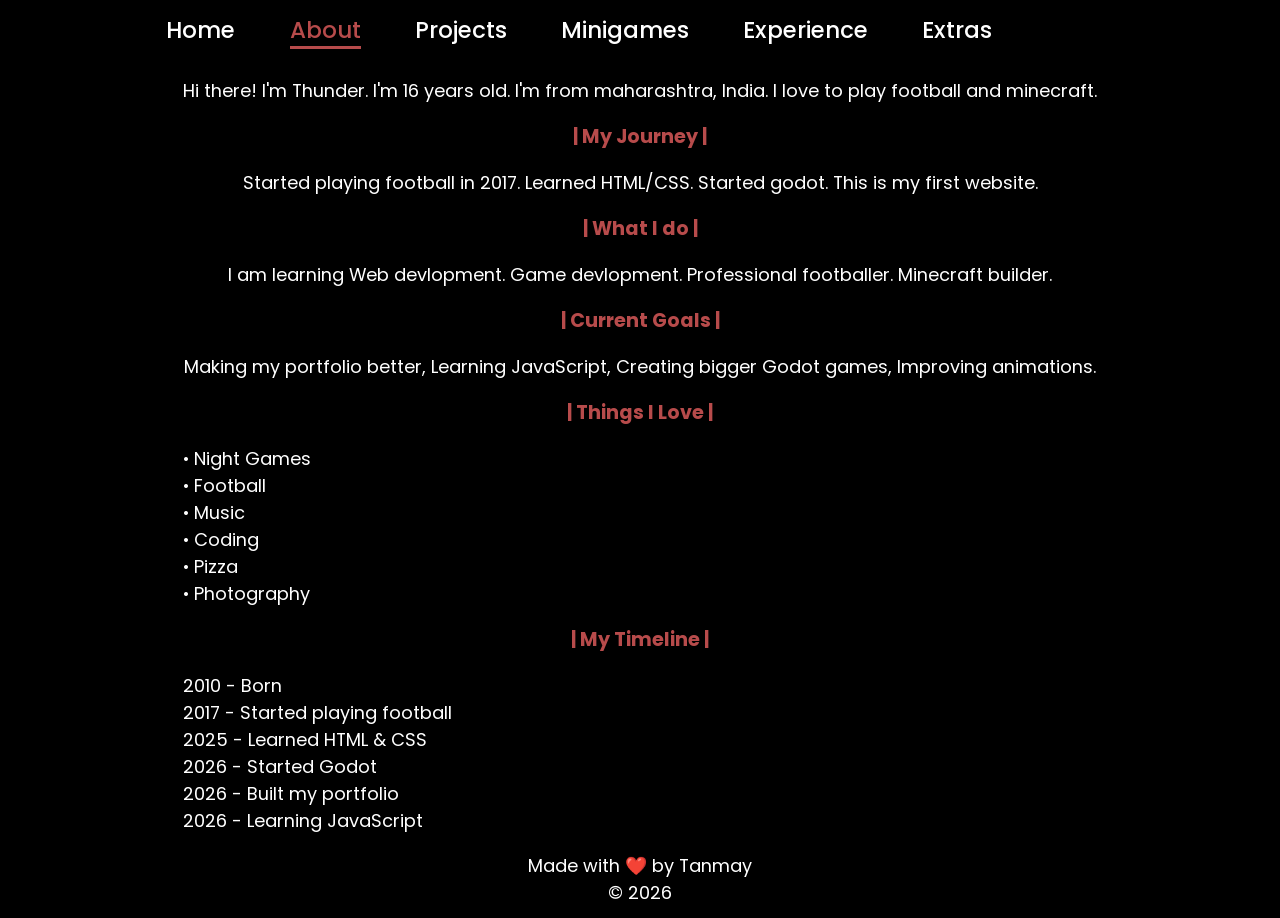
==== about.html @ 8792e48a "fixed DAMN phone mode" ====
<!doctype html>
<html lang="en">
  <head>
    <meta charset="UTF-8" />
    <meta name="viewport" content="width=device-width, initial-scale=1.0" />
    <link
      rel="stylesheet"
      href="https://cdnjs.cloudflare.com/ajax/libs/font-awesome/6.5.2/css/all.min.css"
    />
    <link rel="stylesheet" href="style.css" />
    <title>About</title>
  </head>
  <body>
    <header>
            <i class="fa-solid fa-bars menu-icon" id="menu-icon"></i>

      <nav  >
        <a href="index.html">Home</a>
        <a href="about.html" class="active">About</a>
        <a href="projects.html">Projects</a>
        <a href="minigames.html">Minigames</a>
        <a href="experience.html">Experience</a>
        <a href="extras.html">Extras</a>
      </nav>

      



    </header>  <br> 
    <section class="home">
      <div class="home-content"> 
        <h2   style="text-align: center; color: #b74b4b;">| Who am i |</h2> <br>
        
        <p  > 
          Hi there! I'm Thunder. I'm 16 years old. I'm from maharashtra, India. I love to play football and minecraft.
        </p>  <br> 

        <h2   style="text-align: center; color: #b74b4b;">| My Journey |</h2> <br>

        <p  >
          Started playing football in 2017. Learned HTML/CSS. Started godot. This is my first website.
        </p>  <br> 

        <h2   style="text-align: center; color: #b74b4b;">| What I do |</h2> <br>

        <p  >
          I am learning Web devlopment. Game devlopment. Professional footballer. Minecraft builder.
        </p>   <br> 

                <h2   style="text-align: center; color: #b74b4b;">| Current Goals |</h2> <br>


        <p  >
          Making my portfolio better, Learning JavaScript, Creating bigger Godot games, Improving animations.
        </p>  <br> 

                <h2   style="text-align: center; color: #b74b4b;">| Things I Love |</h2> <br>
        <p   style="text-align: left;">
• Night Games <br>
• Football <br>
• Music <br>
• Coding <br>
• Pizza <br>
• Photography <br>
        </p>  <br> 

                <h2   style="text-align: center; color: #b74b4b;">| My Timeline |</h2> <br>
        <p   style="text-align: left;">
2010 - Born <br>
2017 - Started playing football <br>
2025 - Learned HTML & CSS <br>
2026 - Started Godot <br>
2026 - Built my portfolio <br>
2026 - Learning JavaScript <br>
        </p>  <br> 


        <p color="red">
          Made with ❤️ by Tanmay <br>
          © 2026
        </p>
    </section>
    <script src="script.js"></script>
  </body>
</html>
---- style.css ----
@import url(https://fonts.googleapis.com/css2?family=Poppins:wght@100;200;300;400;500;600&display=swap%27);



html, body {
  overflow-y: auto;
  p {
  text-align: center;
}
}

html {
  scroll-behavior: smooth;
}

header{
    position:fixed;
    top:0;
    left:0;
    width:100%;
    padding:1rem 9%;
    z-index:1000;
}


*{
    margin: 0;
    padding: 0;
    box-sizing: border-box;
    text-decoration: none;
    border: none;
    outline: none;
    font-family: 'Poppins',sans-serif;
}

html{
    font-size: 80%;
}

body{
    width: 100%;
    height: 100vh;
    overflow-x: hidden;
    background-color: black;
    color: white;
    h2 {
    text-align: center;
}

}

header{
    margin-top: 0;
    position: fixed;
    top: 0;
    left: 0;
    width: 100%;
    padding: 1rem 9%;
    background-color: black;
    filter: drop-shadow(10px);
    display: flex;
    justify-content: space-between;
    align-items: center;
    z-index:1000;
}

.menu-icon{
    font-size: 3rem;
    color: white;
    cursor: pointer;
    display: none;
}

.logo{
    font-size: 3rem;
    color: #b74b4b;
    font-weight: 800;
    cursor: pointer;
    transition: 0.5s ease;
}

.logo:hover{
    transform: scale(1.1);
}

nav a{
    font-size: 1.8rem;
    color: white;
    margin-left: 4rem;
    font-weight: 500;
    transition: 0.3s ease;
    border-bottom: 3px solid transparent;
}
nav a:hover,
nav a.active{
    color: #b74b4b;
    border-bottom: 3px solid #b74b4b;
}


@media(max-width:995px){

    .menu-icon{
        display:block;
    }

    nav{
    display:none;
    position:absolute;
    top:100%;
    right:0;
    width:300px;
    background:rgba(22,22,22,0.8);
    backdrop-filter: blur(10px);
    border-left:3px solid #b74b4b;
    border-bottom:3px solid #b74b4b;
    border-bottom-left-radius:2rem;
    padding:2rem;
    }

    nav.active{
        display:block;
    }

    nav a{
        display:block;
        margin:2.5rem 0;
        font-size:2.5rem;
    }
}


section{
    min-height:100vh;
    padding:0 9%;
}

.home{
    display:flex;
    justify-content:center;
    align-items:center;
    gap:8rem;
    background:black;
}

.home .home-content h1{
    font-size: 6rem;
    font-weight: 700;
    line-height: 1.3;
}

span{
    color: #b74b4b;
}

.home-content h3{
    font-size: 4rem;
    margin-bottom: 1rem;
    font-weight: 700;
}

.home-content p{
    font-size: 1.4rem;
}

.home-img{
    border-radius: 50%;
}


.home-content{
    text-align: center;
}

.home-img img{
    position: relative;
    width: 32vw;
    border-radius: 50%;
    box-shadow: 0 0 25px solid #b74b4b;
    cursor: pointer;
    transition: 0.2 linear;
}

.home-img img:hover{
    font-size: 1.8rem;
    font-weight: 500;
}

.social-icons a{
    display: inline-flex;
    justify-content: center;
    align-items: center;
    width: 4rem;
    height: 4rem;
    background-color: transparent;
    border: 0.2rem solid #b74b4b;
    font-size: 2rem;
    border-radius: 50%;
    margin: 3rem 1.5rem 3rem 0;
    transition: 0.3s ease;
    color: white;
}

.social-icons a:hover{
    color: black;
    transform: scale(1.3) translate(-5px);
    background-color: #b74b4b;
    box-shadow: 0 0 25px #b74b4b;
}

.btn{
    display: inline-block;
    padding: 1rem 2.8rem;
    background-color: black;
    border-radius: 4rem;
    font-size: 1.6rem;
    color: #b74b4b;
    letter-spacing: 0.3rem;
    font-weight: 600;
    border: 2px solid #b74b4b;
    transition: 0.3s ease;
    cursor: pointer;
}

.btn:hover{
    transform: scale3d(1.3);
    background-color: #b74b4b;
    color: black;
    box-shadow: 0 0 25px #b74b4b;
}

.typing-text{
    font-size: 34px;
    font-weight: 600;
    min-width: 280px;
}

.typing-text span{
    position: relative;
}

.typing-text span::before{
    content: "Hackcluber";
    color: #b74b4b;
    animation: words 20s infinite;
}

.typing-text span::after{
    content: "";
    background-color: black;
    position: absolute;
    width: calc(100% + 8px);
    height: 100%;
    border-left: 3px solid black;
    right: -8;
    animation: cursor 0.6s infinite;
}

@keyframes cursor{
    to{
        border-left: 3px solid #b74b4b;
    }
}


@media (max-width: 995px){
    .home{
    flex-direction: column;
    gap: 3rem;
    margin: 8rem 2rem 2rem;
    text-align: center;
    }
}   

@media (max-width: 995px){
    .home{
        flex-direction: column;
        margin: 5rem 4rem;
    }

    .home .home-content h3{
        font-size: 2.5rem;
    }

    .home-content h1{
        font-size: 5rem;
    }

    .home-img img{
        width: 80%;
        max-width: 300px;
        margin-top: 2rem;
}
}






@media (max-width: 768px) {

    .container {
        flex-direction: column;
    }

    h1 {
        font-size: 32px;
    }

}








* {
    margin: 0;
    padding: 0;
    box-sizing: border-box;
    font-family: "Poppins", sans-serif;
}



header h4 {
    position: absolute;
    left: 10%;
    bottom: 1rem;
    font-size: 1.6rem;
}

/* Splash screen */

.intro {
    position: fixed;
    z-index: 9999;
    left: 0;
    top: 0;
    width: 100%;
    height: 100vh;
    background-color: #161616;
    transition: 1s;
}

.logo-header {
    position: absolute;
    top: 40%;
    left: 50%;
    transform: translate(-50%, -50%);
    color: #ffffff;
}

.logo {
    position: relative;
    display: inline-block;
    bottom: -20px;
    opacity: 0;
}

.logo.active {
    bottom: 0;
    opacity: 1;
    transition: ease-in-out 0.5s;
}

.logo.fade {
    bottom: 150px;
    opacity: 0;
    transition: ease-in-out 0.5s;
}





body {
    transition: transform 0.5s ease, opacity 0.5s ease;
}

body.slide-out {
    transform: translateX(-100%);
    opacity: 0;
}

.menu-icon{
    display:none;
}

@media(max-width:995px){
    .menu-icon{
        display:block;
    }
}
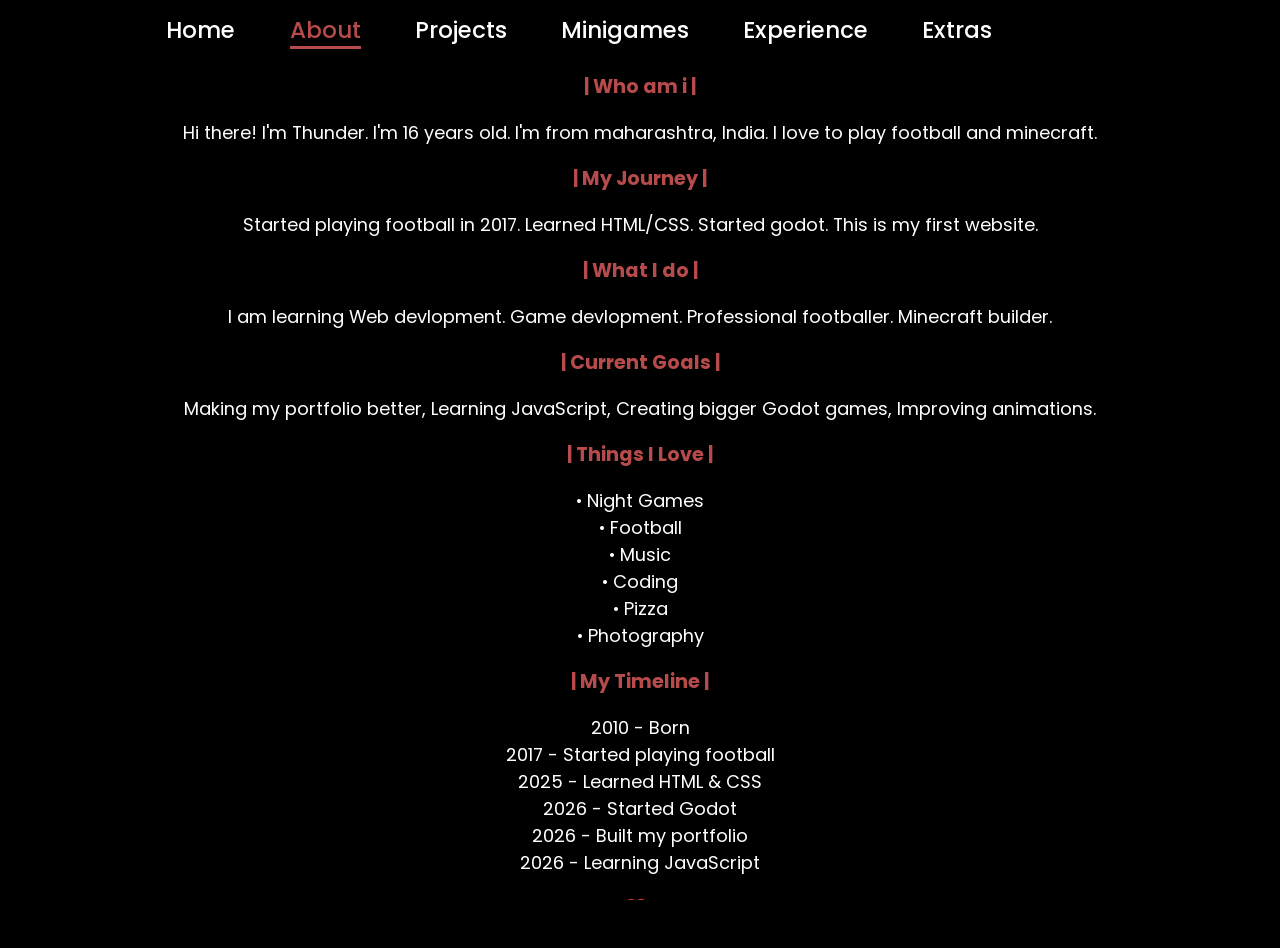
==== commit 3e730a76: "tried to fix phone view" ====
--- a/about.html
+++ b/about.html
@@ -14,7 +14,7 @@
     <header>
             <i class="fa-solid fa-bars menu-icon" id="menu-icon"></i>
 
-      <nav  >
+      <nav id="navbar">
         <a href="index.html">Home</a>
         <a href="about.html" class="active">About</a>
         <a href="projects.html">Projects</a>
@@ -30,6 +30,11 @@
     </header>  <br> 
     <section class="home">
       <div class="home-content"> 
+
+        <p></p><br>
+        <p></p><br>
+        <p></p><br>
+
         <h2   style="text-align: center; color: #b74b4b;">| Who am i |</h2> <br>
         
         <p  > 
@@ -56,7 +61,7 @@
         </p>  <br> 
 
                 <h2   style="text-align: center; color: #b74b4b;">| Things I Love |</h2> <br>
-        <p   style="text-align: left;">
+        <p>
 • Night Games <br>
 • Football <br>
 • Music <br>
@@ -66,7 +71,7 @@
         </p>  <br> 
 
                 <h2   style="text-align: center; color: #b74b4b;">| My Timeline |</h2> <br>
-        <p   style="text-align: left;">
+        <p>
 2010 - Born <br>
 2017 - Started playing football <br>
 2025 - Learned HTML & CSS <br>
--- a/style.css
+++ b/style.css
@@ -3,14 +3,9 @@
 
 
 html, body {
-  overflow-y: auto;
-  p {
-  text-align: center;
-}
-}
-
-html {
-  scroll-behavior: smooth;
+    width: 100%;
+    overflow-x: hidden;
+    scroll-behavior: smooth;
 }
 
 header{
@@ -18,7 +13,7 @@
     top:0;
     left:0;
     width:100%;
-    padding:1rem 9%;
+    padding:1rem 5%;
     z-index:1000;
 }
 
@@ -174,7 +169,7 @@
 
 .home-img img{
     position: relative;
-    width: 32vw;
+    width: min(80vw, 300px);
     border-radius: 50%;
     box-shadow: 0 0 25px solid #b74b4b;
     cursor: pointer;
@@ -275,7 +270,7 @@
 @media (max-width: 995px){
     .home{
         flex-direction: column;
-        margin: 5rem 4rem;
+        margin: 5rem 1rem;
     }
 
     .home .home-content h3{
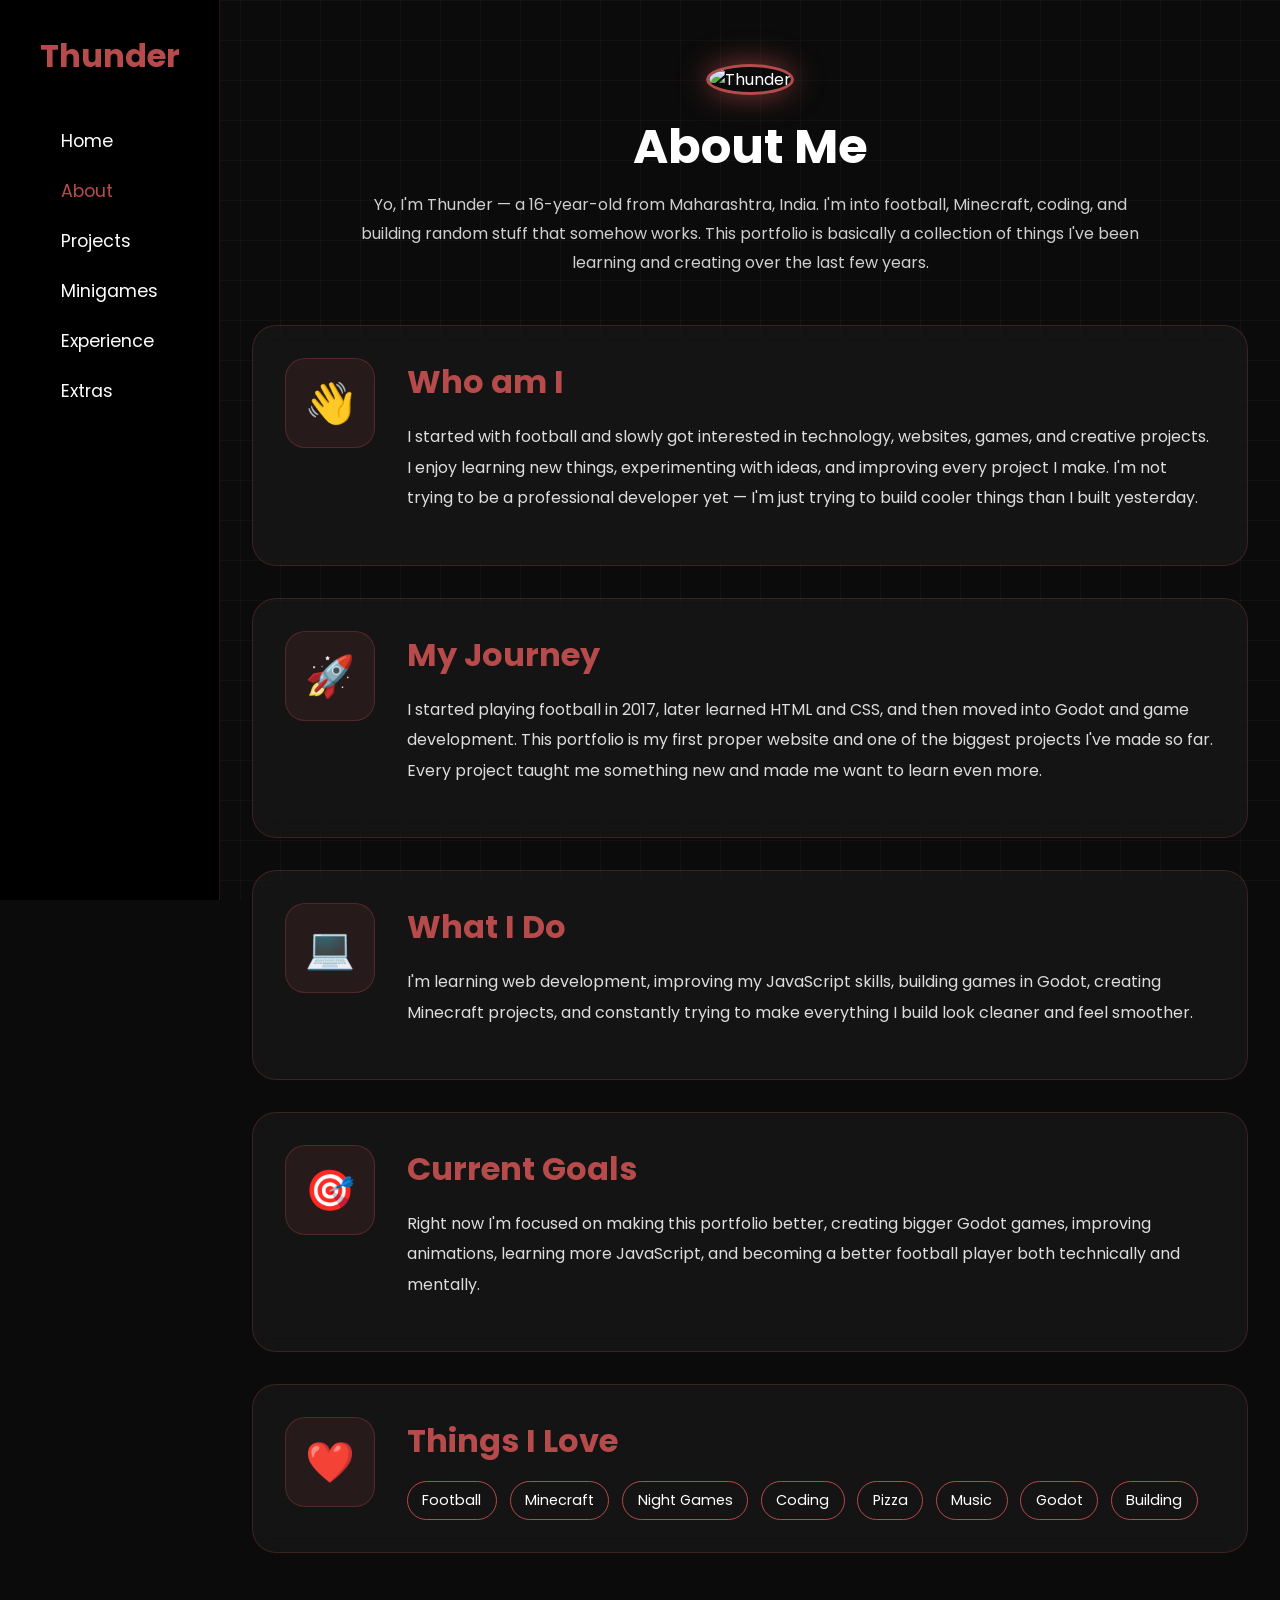
==== commit 99c82e89: "updated css" ====
--- a/about.html
+++ b/about.html
@@ -1,20 +1,223 @@
 <!doctype html>
+
 <html lang="en">
   <head>
     <meta charset="UTF-8" />
     <meta name="viewport" content="width=device-width, initial-scale=1.0" />
+    <title>About | Thunder</title>
+
     <link
+      href="https://fonts.googleapis.com/css2?family=Poppins:wght@300;400;500;600;700&display=swap"
       rel="stylesheet"
-      href="https://cdnjs.cloudflare.com/ajax/libs/font-awesome/6.5.2/css/all.min.css"
     />
-    <link rel="stylesheet" href="style.css" />
-    <title>About</title>
+
+    <style>
+      * {
+        margin: 0;
+        padding: 0;
+        box-sizing: border-box;
+        font-family: "Poppins", sans-serif;
+      }
+
+      body {
+        background: #0b0b0b;
+        color: white;
+        overflow-x: hidden;
+      }
+
+      header {
+        position: fixed;
+        top: 0;
+        left: 0;
+        width: 220px;
+        height: 100vh;
+        background: #000;
+        display: flex;
+        flex-direction: column;
+        align-items: center;
+        padding: 2rem 1rem;
+        border-right: 1px solid rgba(183, 75, 75, 0.25);
+      }
+
+      .logo {
+        color: #b74b4b;
+        font-size: 2rem;
+        font-weight: 700;
+        margin-bottom: 3rem;
+      }
+
+      nav {
+        display: flex;
+        flex-direction: column;
+        gap: 1.5rem;
+      }
+
+      nav a {
+        color: white;
+        text-decoration: none;
+        font-size: 1.1rem;
+        transition: 0.3s;
+      }
+
+      nav a:hover,
+      nav a.active {
+        color: #b74b4b;
+      }
+
+      main {
+        margin-left: 220px;
+        min-height: 100vh;
+        padding: 4rem 2rem;
+        position: relative;
+      }
+
+      main::before {
+        content: "";
+        position: fixed;
+        inset: 0;
+        background-image:
+          linear-gradient(rgba(255, 255, 255, 0.03) 1px, transparent 1px),
+          linear-gradient(90deg, rgba(255, 255, 255, 0.03) 1px, transparent 1px);
+        background-size: 40px 40px;
+        z-index: -1;
+      }
+
+      .hero {
+        text-align: center;
+        margin-bottom: 3rem;
+      }
+
+      .hero img {
+        width: 150px;
+        height: 150px;
+        object-fit: cover;
+        border-radius: 50%;
+        border: 3px solid #b74b4b;
+        box-shadow: 0 0 30px rgba(183, 75, 75, 0.7);
+        margin-bottom: 1rem;
+      }
+
+      .hero h1 {
+        font-size: 3rem;
+        margin-bottom: 0.5rem;
+      }
+
+      .hero p {
+        color: #cfcfcf;
+        max-width: 800px;
+        margin: 0 auto;
+        line-height: 1.8;
+      }
+
+      .about-sections {
+        max-width: 1000px;
+        margin: 0 auto;
+        display: flex;
+        flex-direction: column;
+        gap: 2rem;
+      }
+
+      .about-card {
+        display: flex;
+        align-items: flex-start;
+        gap: 2rem;
+        background: rgba(255, 255, 255, 0.04);
+        border: 1px solid rgba(183, 75, 75, 0.25);
+        border-radius: 24px;
+        padding: 2rem;
+        backdrop-filter: blur(10px);
+        transition: 0.3s ease;
+      }
+
+      .about-card:hover {
+        transform: translateY(-6px);
+        box-shadow: 0 0 30px rgba(183, 75, 75, 0.25);
+      }
+
+      .about-icon {
+        width: 90px;
+        height: 90px;
+        border-radius: 20px;
+        background: rgba(183, 75, 75, 0.12);
+        border: 1px solid rgba(183, 75, 75, 0.3);
+        display: flex;
+        align-items: center;
+        justify-content: center;
+        font-size: 2.5rem;
+        flex-shrink: 0;
+      }
+
+      .about-content {
+        flex: 1;
+      }
+
+      .about-content h2 {
+        color: #b74b4b;
+        font-size: 2rem;
+        margin-bottom: 1rem;
+      }
+
+      .about-content p {
+        color: #ddd;
+        line-height: 1.9;
+        margin-bottom: 1.2rem;
+      }
+
+      .tags {
+        display: flex;
+        flex-wrap: wrap;
+        gap: 0.8rem;
+      }
+
+      .tags span {
+        background: #141414;
+        border: 1px solid #b74b4b;
+        color: white;
+        padding: 0.5rem 0.9rem;
+        border-radius: 999px;
+        font-size: 0.9rem;
+        transition: 0.3s;
+      }
+
+      .tags span:hover {
+        background: #b74b4b;
+        color: black;
+        transform: scale(1.05);
+      }
+
+      @media (max-width: 768px) {
+        header {
+          position: relative;
+          width: 100%;
+          height: auto;
+          border-right: none;
+          border-bottom: 1px solid rgba(183, 75, 75, 0.25);
+        }
+
+        main {
+          margin-left: 0;
+          padding: 2rem 1rem;
+        }
+
+        .hero h1 {
+          font-size: 2.3rem;
+        }
+
+        .about-card {
+          flex-direction: column;
+        }
+
+        .tags {
+          justify-content: center;
+        }
+      }
+    </style>
   </head>
   <body>
     <header>
-            <i class="fa-solid fa-bars menu-icon" id="menu-icon"></i>
-
-      <nav id="navbar">
+      <div class="logo">Thunder</div>
+
+      <nav>
         <a href="index.html">Home</a>
         <a href="about.html" class="active">About</a>
         <a href="projects.html">Projects</a>
@@ -22,70 +225,104 @@
         <a href="experience.html">Experience</a>
         <a href="extras.html">Extras</a>
       </nav>
-
-      
-
-
-
-    </header>  <br> 
-    <section class="home">
-      <div class="home-content"> 
-
-        <p></p><br>
-        <p></p><br>
-        <p></p><br>
-
-        <h2   style="text-align: center; color: #b74b4b;">| Who am i |</h2> <br>
-        
-        <p  > 
-          Hi there! I'm Thunder. I'm 16 years old. I'm from maharashtra, India. I love to play football and minecraft.
-        </p>  <br> 
-
-        <h2   style="text-align: center; color: #b74b4b;">| My Journey |</h2> <br>
-
-        <p  >
-          Started playing football in 2017. Learned HTML/CSS. Started godot. This is my first website.
-        </p>  <br> 
-
-        <h2   style="text-align: center; color: #b74b4b;">| What I do |</h2> <br>
-
-        <p  >
-          I am learning Web devlopment. Game devlopment. Professional footballer. Minecraft builder.
-        </p>   <br> 
-
-                <h2   style="text-align: center; color: #b74b4b;">| Current Goals |</h2> <br>
-
-
-        <p  >
-          Making my portfolio better, Learning JavaScript, Creating bigger Godot games, Improving animations.
-        </p>  <br> 
-
-                <h2   style="text-align: center; color: #b74b4b;">| Things I Love |</h2> <br>
+    </header>
+
+    <main>
+      <section class="hero">
+        <img src="main.jpg" alt="Thunder" />
+
+        <h1>About Me</h1>
+
         <p>
-• Night Games <br>
-• Football <br>
-• Music <br>
-• Coding <br>
-• Pizza <br>
-• Photography <br>
-        </p>  <br> 
-
-                <h2   style="text-align: center; color: #b74b4b;">| My Timeline |</h2> <br>
-        <p>
-2010 - Born <br>
-2017 - Started playing football <br>
-2025 - Learned HTML & CSS <br>
-2026 - Started Godot <br>
-2026 - Built my portfolio <br>
-2026 - Learning JavaScript <br>
-        </p>  <br> 
-
-
-        <p color="red">
-          Made with ❤️ by Tanmay <br>
-          © 2026
+          Yo, I'm Thunder — a 16-year-old from Maharashtra, India. I'm into
+          football, Minecraft, coding, and building random stuff that somehow
+          works. This portfolio is basically a collection of things I've been
+          learning and creating over the last few years.
         </p>
-    </section>
-    <script src="script.js"></script>
+      </section>
+
+      <section class="about-sections">
+        <div class="about-card">
+          <div class="about-icon">👋</div>
+
+          <div class="about-content">
+            <h2>Who am I</h2>
+
+            <p>
+              I started with football and slowly got interested in technology,
+              websites, games, and creative projects. I enjoy learning new
+              things, experimenting with ideas, and improving every project I
+              make. I'm not trying to be a professional developer yet — I'm just
+              trying to build cooler things than I built yesterday.
+            </p>
+          </div>
+        </div>
+
+        <div class="about-card">
+          <div class="about-icon">🚀</div>
+
+          <div class="about-content">
+            <h2>My Journey</h2>
+
+            <p>
+              I started playing football in 2017, later learned HTML and CSS,
+              and then moved into Godot and game development. This portfolio is
+              my first proper website and one of the biggest projects I've made
+              so far. Every project taught me something new and made me want to
+              learn even more.
+            </p>
+          </div>
+        </div>
+
+        <div class="about-card">
+          <div class="about-icon">💻</div>
+
+          <div class="about-content">
+            <h2>What I Do</h2>
+
+            <p>
+              I'm learning web development, improving my JavaScript skills,
+              building games in Godot, creating Minecraft projects, and
+              constantly trying to make everything I build look cleaner and feel
+              smoother.
+            </p>
+          </div>
+        </div>
+
+        <div class="about-card">
+          <div class="about-icon">🎯</div>
+
+          <div class="about-content">
+            <h2>Current Goals</h2>
+
+            <p>
+              Right now I'm focused on making this portfolio better, creating
+              bigger Godot games, improving animations, learning more
+              JavaScript, and becoming a better football player both technically
+              and mentally.
+            </p>
+          </div>
+        </div>
+
+        <div class="about-card">
+          <div class="about-icon">❤️</div>
+
+          <div class="about-content">
+            <h2>Things I Love</h2>
+
+            <div class="tags">
+              <span>Football</span>
+              <span>Minecraft</span>
+              <span>Night Games</span>
+              <span>Coding</span>
+              <span>Pizza</span>
+              <span>Music</span>
+              <span>Godot</span>
+              <span>Building</span>
+            </div>
+          </div>
+        </div>
+      </section>
+    </main>
   </body>
 </html>
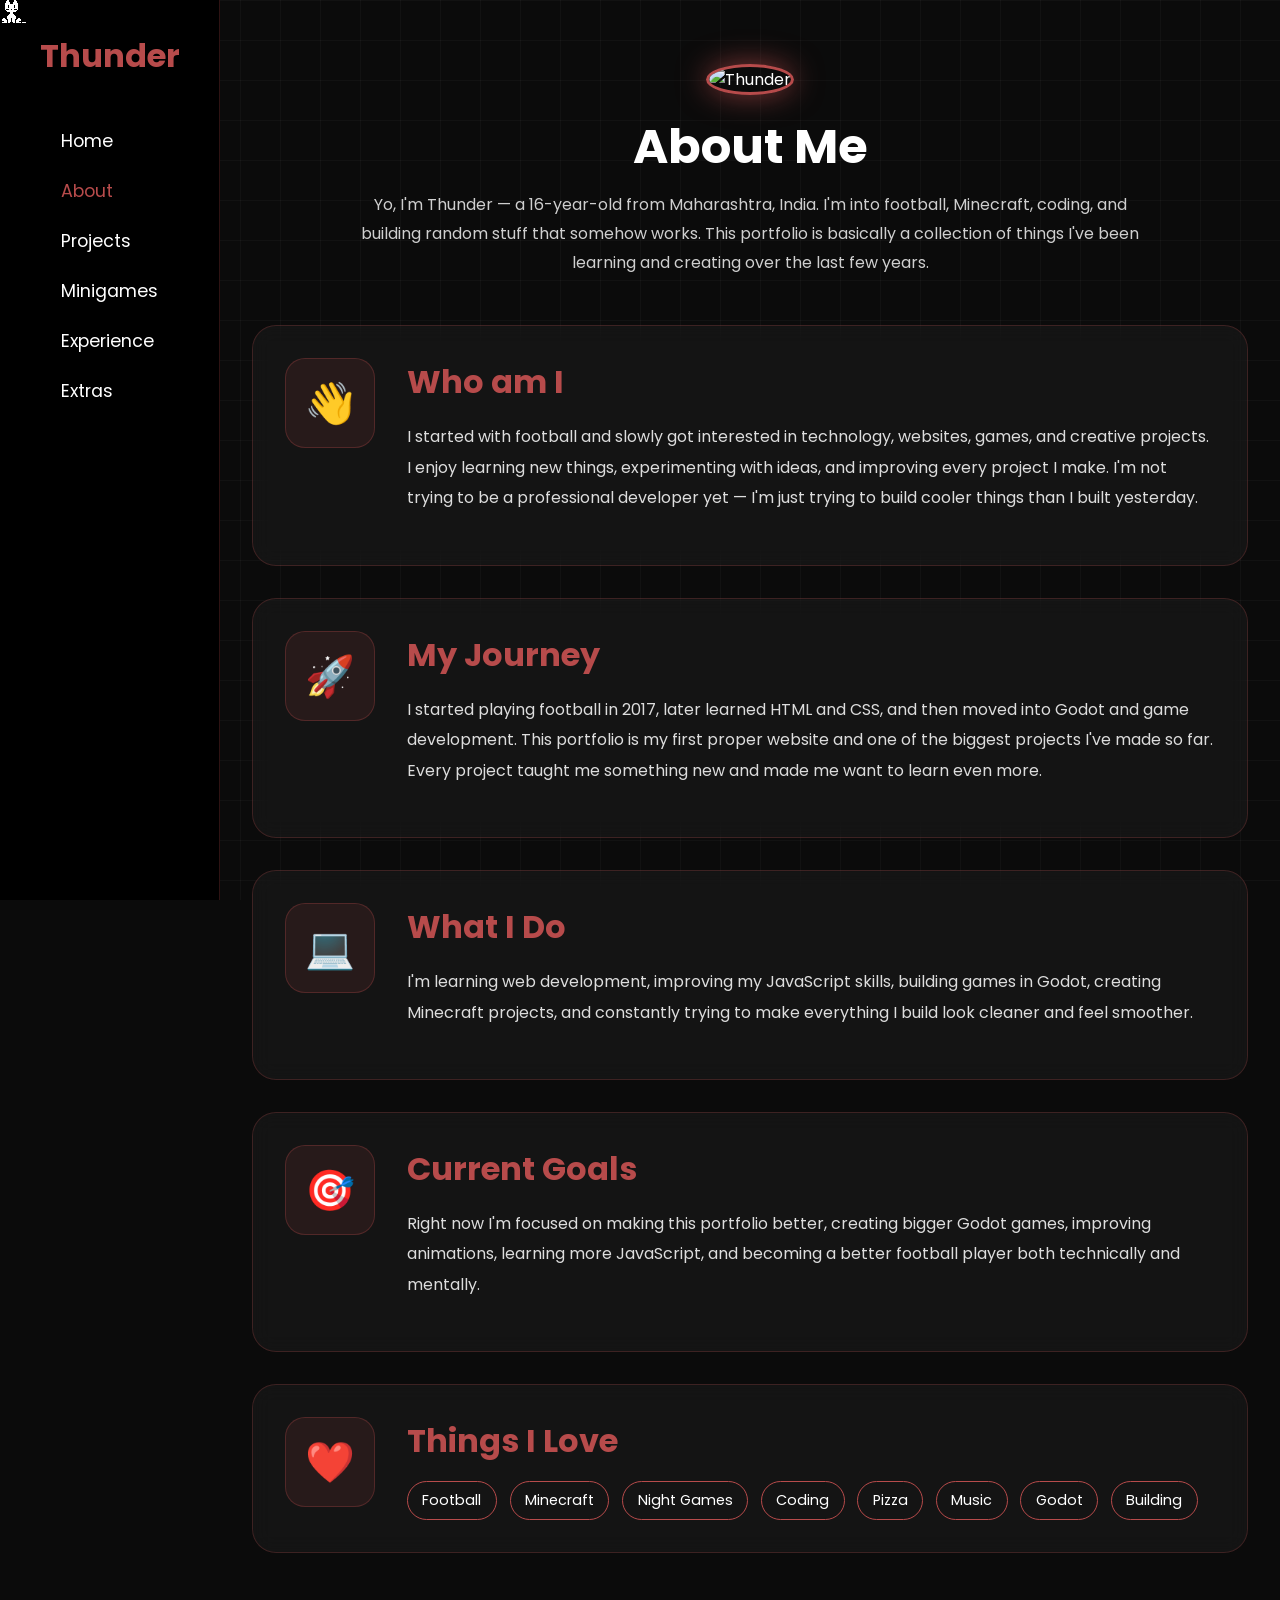
==== commit 7985c2a4: "add cat following the cursor" ====
--- a/about.html
+++ b/about.html
@@ -226,6 +226,15 @@
         <a href="extras.html">Extras</a>
       </nav>
     </header>
+
+    <script>
+      const menuBtn = document.getElementById("menu-btn");
+      const navbar = document.getElementById("navbar");
+
+      menuBtn.addEventListener("click", () => {
+        navbar.classList.toggle("active");
+      });
+    </script>
 
     <main>
       <section class="hero">
@@ -324,5 +333,6 @@
         </div>
       </section>
     </main>
+    <script src="script.js"></script>
   </body>
 </html>
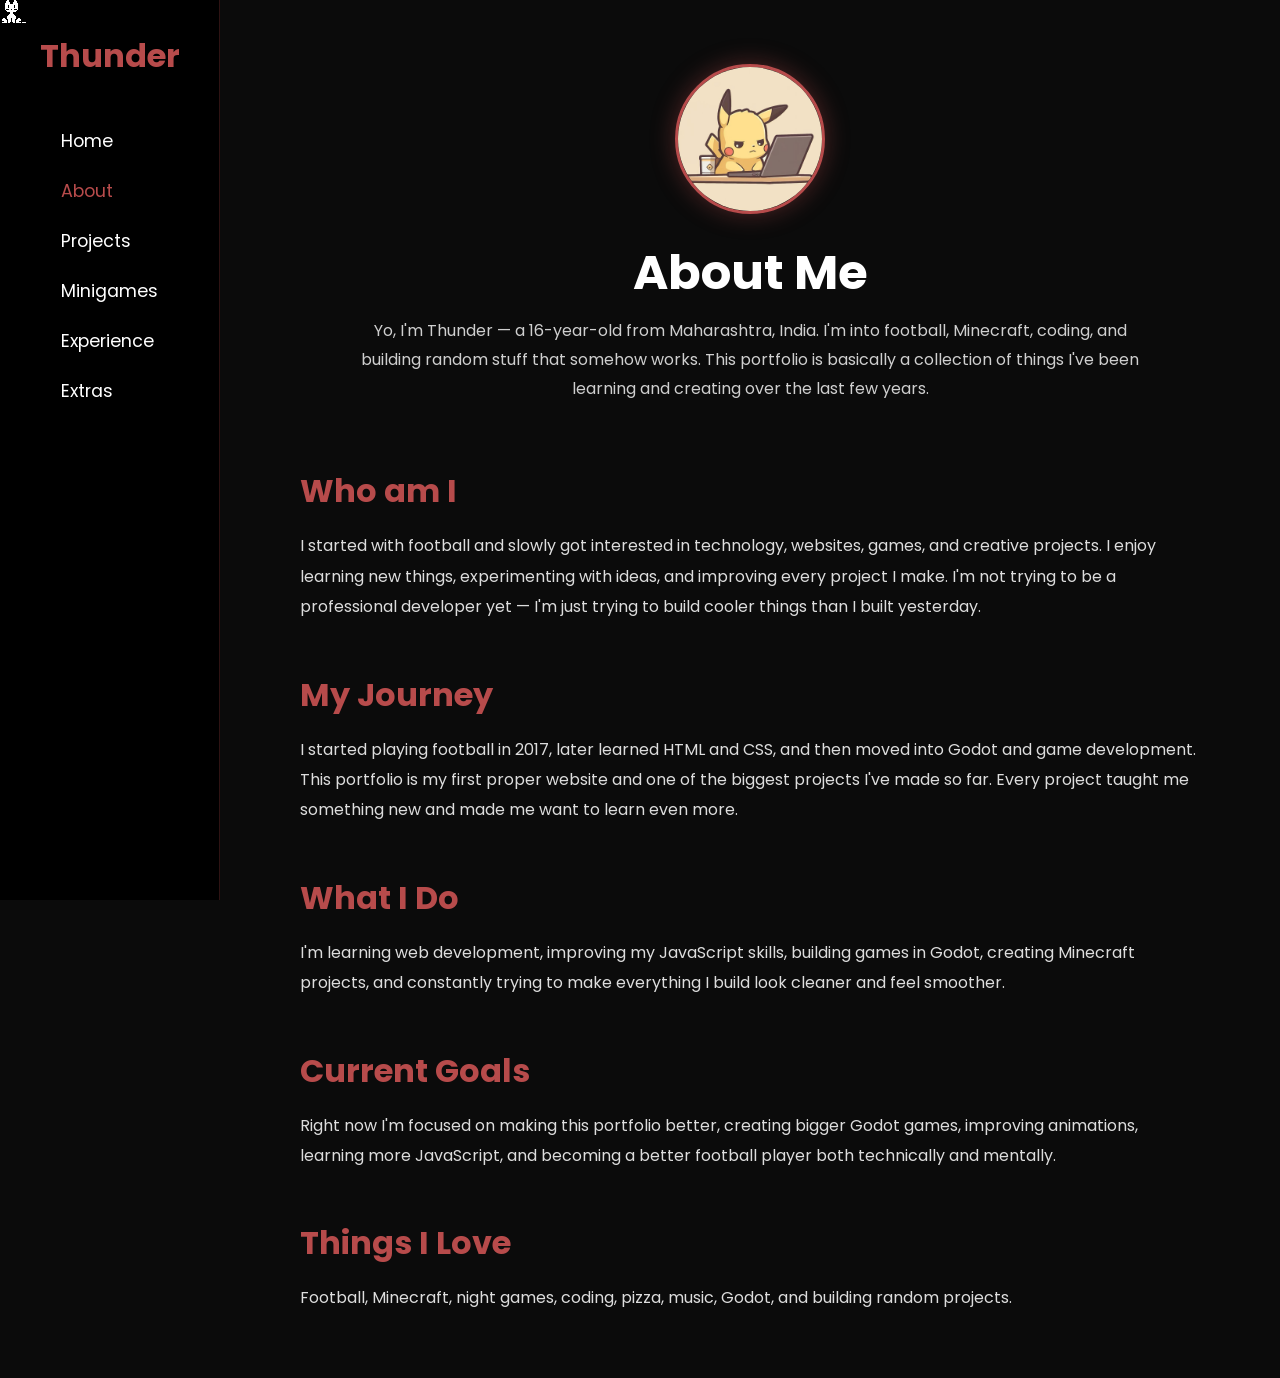
==== commit dc6ae4b4: "updated css and made website clean" ====
--- a/about.html
+++ b/about.html
@@ -68,23 +68,11 @@
         margin-left: 220px;
         min-height: 100vh;
         padding: 4rem 2rem;
-        position: relative;
-      }
-
-      main::before {
-        content: "";
-        position: fixed;
-        inset: 0;
-        background-image:
-          linear-gradient(rgba(255, 255, 255, 0.03) 1px, transparent 1px),
-          linear-gradient(90deg, rgba(255, 255, 255, 0.03) 1px, transparent 1px);
-        background-size: 40px 40px;
-        z-index: -1;
       }
 
       .hero {
         text-align: center;
-        margin-bottom: 3rem;
+        margin-bottom: 4rem;
       }
 
       .hero img {
@@ -93,7 +81,7 @@
         object-fit: cover;
         border-radius: 50%;
         border: 3px solid #b74b4b;
-        box-shadow: 0 0 30px rgba(183, 75, 75, 0.7);
+        box-shadow: 0 0 25px rgba(183, 75, 75, 0.4);
         margin-bottom: 1rem;
       }
 
@@ -109,80 +97,23 @@
         line-height: 1.8;
       }
 
-      .about-sections {
-        max-width: 1000px;
+      .about {
+        max-width: 900px;
         margin: 0 auto;
         display: flex;
         flex-direction: column;
-        gap: 2rem;
-      }
-
-      .about-card {
-        display: flex;
-        align-items: flex-start;
-        gap: 2rem;
-        background: rgba(255, 255, 255, 0.04);
-        border: 1px solid rgba(183, 75, 75, 0.25);
-        border-radius: 24px;
-        padding: 2rem;
-        backdrop-filter: blur(10px);
-        transition: 0.3s ease;
-      }
-
-      .about-card:hover {
-        transform: translateY(-6px);
-        box-shadow: 0 0 30px rgba(183, 75, 75, 0.25);
-      }
-
-      .about-icon {
-        width: 90px;
-        height: 90px;
-        border-radius: 20px;
-        background: rgba(183, 75, 75, 0.12);
-        border: 1px solid rgba(183, 75, 75, 0.3);
-        display: flex;
-        align-items: center;
-        justify-content: center;
-        font-size: 2.5rem;
-        flex-shrink: 0;
-      }
-
-      .about-content {
-        flex: 1;
-      }
-
-      .about-content h2 {
+        gap: 3rem;
+      }
+
+      .section h2 {
         color: #b74b4b;
         font-size: 2rem;
         margin-bottom: 1rem;
       }
 
-      .about-content p {
+      .section p {
         color: #ddd;
         line-height: 1.9;
-        margin-bottom: 1.2rem;
-      }
-
-      .tags {
-        display: flex;
-        flex-wrap: wrap;
-        gap: 0.8rem;
-      }
-
-      .tags span {
-        background: #141414;
-        border: 1px solid #b74b4b;
-        color: white;
-        padding: 0.5rem 0.9rem;
-        border-radius: 999px;
-        font-size: 0.9rem;
-        transition: 0.3s;
-      }
-
-      .tags span:hover {
-        background: #b74b4b;
-        color: black;
-        transform: scale(1.05);
       }
 
       @media (max-width: 768px) {
@@ -202,17 +133,10 @@
         .hero h1 {
           font-size: 2.3rem;
         }
-
-        .about-card {
-          flex-direction: column;
-        }
-
-        .tags {
-          justify-content: center;
-        }
       }
     </style>
   </head>
+
   <body>
     <header>
       <div class="logo">Thunder</div>
@@ -227,19 +151,9 @@
       </nav>
     </header>
 
-    <script>
-      const menuBtn = document.getElementById("menu-btn");
-      const navbar = document.getElementById("navbar");
-
-      menuBtn.addEventListener("click", () => {
-        navbar.classList.toggle("active");
-      });
-    </script>
-
     <main>
       <section class="hero">
-        <img src="main.jpg" alt="Thunder" />
-
+        <img src="Main.jpg" alt="Thunder" />
         <h1>About Me</h1>
 
         <p>
@@ -250,89 +164,62 @@
         </p>
       </section>
 
-      <section class="about-sections">
-        <div class="about-card">
-          <div class="about-icon">👋</div>
-
-          <div class="about-content">
-            <h2>Who am I</h2>
-
-            <p>
-              I started with football and slowly got interested in technology,
-              websites, games, and creative projects. I enjoy learning new
-              things, experimenting with ideas, and improving every project I
-              make. I'm not trying to be a professional developer yet — I'm just
-              trying to build cooler things than I built yesterday.
-            </p>
-          </div>
-        </div>
-
-        <div class="about-card">
-          <div class="about-icon">🚀</div>
-
-          <div class="about-content">
-            <h2>My Journey</h2>
-
-            <p>
-              I started playing football in 2017, later learned HTML and CSS,
-              and then moved into Godot and game development. This portfolio is
-              my first proper website and one of the biggest projects I've made
-              so far. Every project taught me something new and made me want to
-              learn even more.
-            </p>
-          </div>
-        </div>
-
-        <div class="about-card">
-          <div class="about-icon">💻</div>
-
-          <div class="about-content">
-            <h2>What I Do</h2>
-
-            <p>
-              I'm learning web development, improving my JavaScript skills,
-              building games in Godot, creating Minecraft projects, and
-              constantly trying to make everything I build look cleaner and feel
-              smoother.
-            </p>
-          </div>
-        </div>
-
-        <div class="about-card">
-          <div class="about-icon">🎯</div>
-
-          <div class="about-content">
-            <h2>Current Goals</h2>
-
-            <p>
-              Right now I'm focused on making this portfolio better, creating
-              bigger Godot games, improving animations, learning more
-              JavaScript, and becoming a better football player both technically
-              and mentally.
-            </p>
-          </div>
-        </div>
-
-        <div class="about-card">
-          <div class="about-icon">❤️</div>
-
-          <div class="about-content">
-            <h2>Things I Love</h2>
-
-            <div class="tags">
-              <span>Football</span>
-              <span>Minecraft</span>
-              <span>Night Games</span>
-              <span>Coding</span>
-              <span>Pizza</span>
-              <span>Music</span>
-              <span>Godot</span>
-              <span>Building</span>
-            </div>
-          </div>
+      <section class="about">
+        <div class="section">
+          <h2>Who am I</h2>
+
+          <p>
+            I started with football and slowly got interested in technology,
+            websites, games, and creative projects. I enjoy learning new things,
+            experimenting with ideas, and improving every project I make. I'm
+            not trying to be a professional developer yet — I'm just trying to
+            build cooler things than I built yesterday.
+          </p>
+        </div>
+
+        <div class="section">
+          <h2>My Journey</h2>
+
+          <p>
+            I started playing football in 2017, later learned HTML and CSS, and
+            then moved into Godot and game development. This portfolio is my
+            first proper website and one of the biggest projects I've made so
+            far. Every project taught me something new and made me want to learn
+            even more.
+          </p>
+        </div>
+
+        <div class="section">
+          <h2>What I Do</h2>
+
+          <p>
+            I'm learning web development, improving my JavaScript skills,
+            building games in Godot, creating Minecraft projects, and constantly
+            trying to make everything I build look cleaner and feel smoother.
+          </p>
+        </div>
+
+        <div class="section">
+          <h2>Current Goals</h2>
+
+          <p>
+            Right now I'm focused on making this portfolio better, creating
+            bigger Godot games, improving animations, learning more JavaScript,
+            and becoming a better football player both technically and mentally.
+          </p>
+        </div>
+
+        <div class="section">
+          <h2>Things I Love</h2>
+
+          <p>
+            Football, Minecraft, night games, coding, pizza, music, Godot, and
+            building random projects.
+          </p>
         </div>
       </section>
     </main>
+
     <script src="script.js"></script>
   </body>
 </html>
